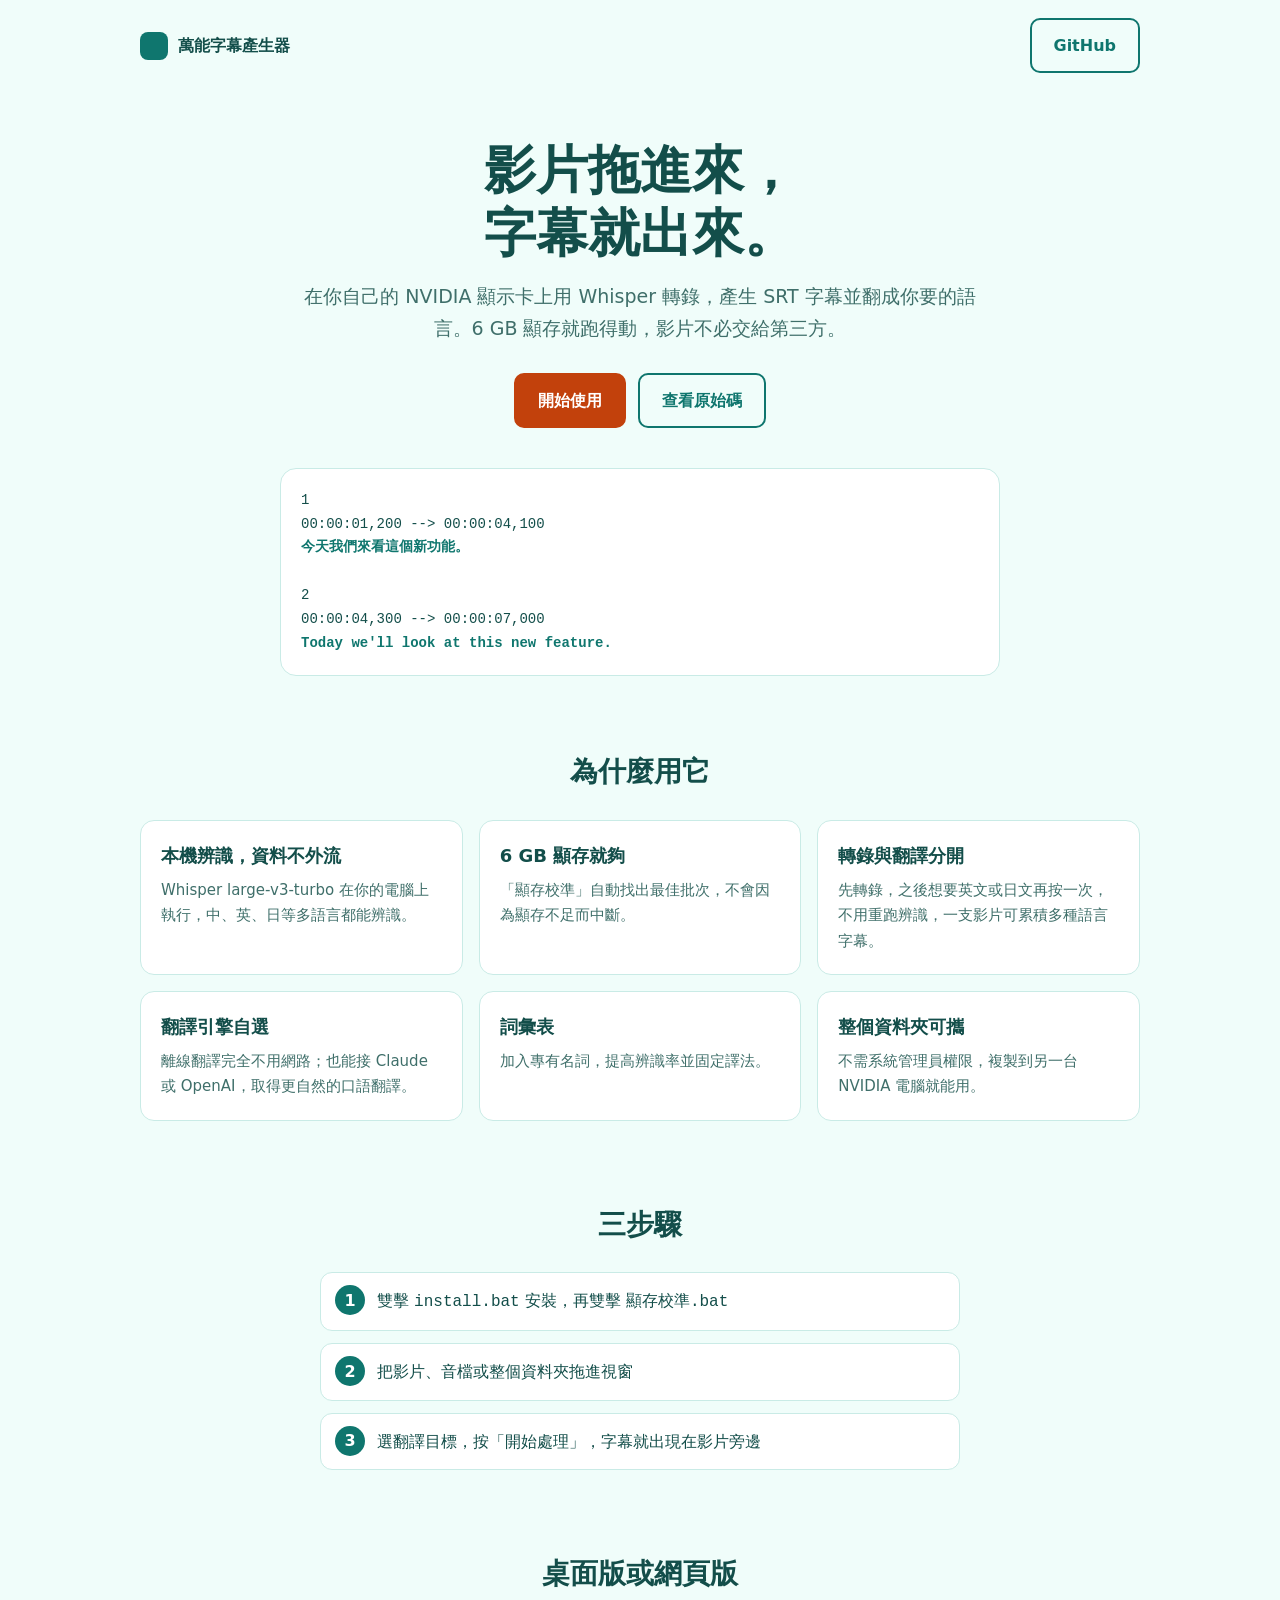
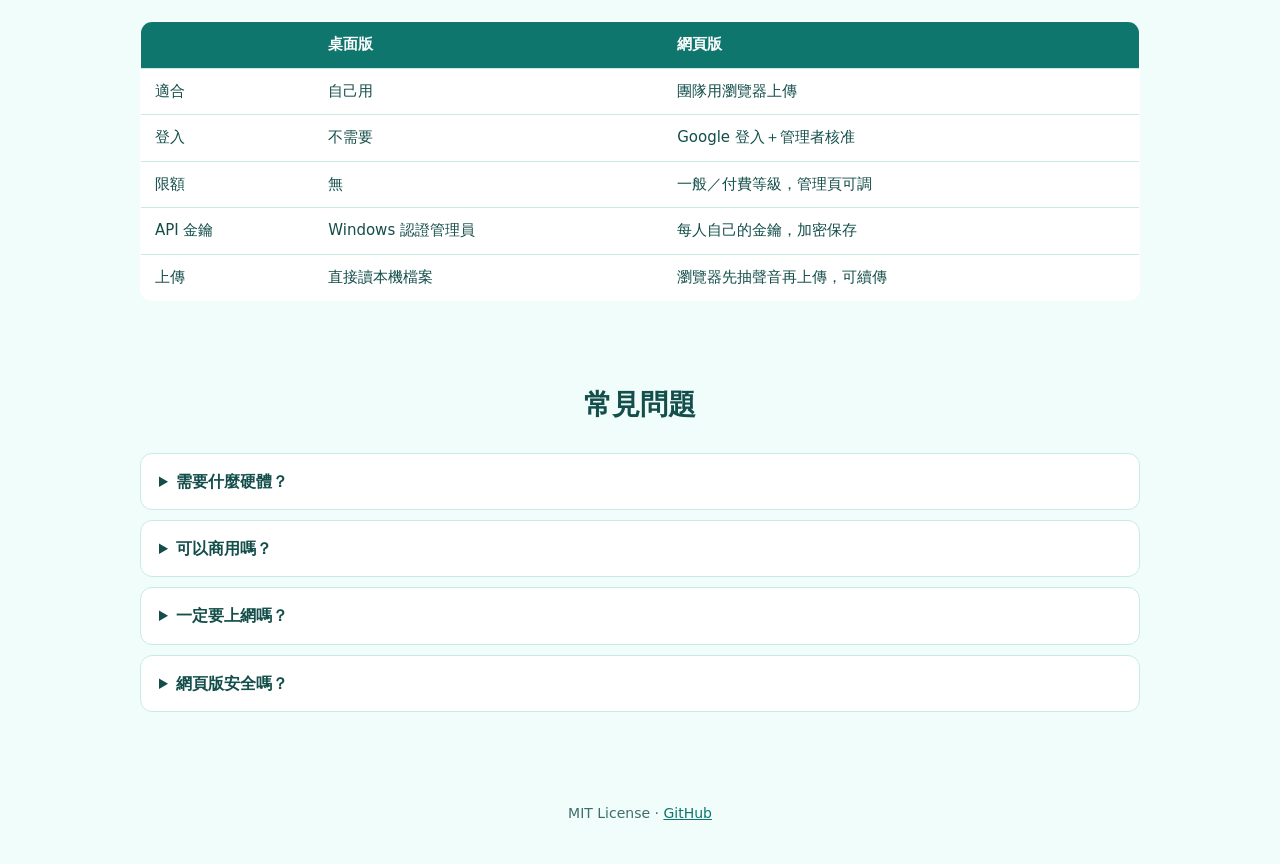
==== docs/index.html @ b857df1a "Initial release" ====
<!doctype html>
<html lang="zh-Hant">
<head>
<meta charset="utf-8">
<meta name="viewport" content="width=device-width, initial-scale=1">
<title>萬能字幕產生器 — 影片拖進來，字幕就出來</title>
<meta name="description" content="在自己的 NVIDIA 顯卡上用 Whisper 轉錄影片、產生 SRT 並翻譯。6 GB 顯存就能跑，附桌面版與多人網頁版。">
<meta property="og:title" content="萬能字幕產生器">
<meta property="og:description" content="影片拖進來，幾分鐘後拿到字幕，還能翻成你要的語言。本機辨識，資料不外流。">
<style>
:root{--bg:#F0FDFA;--card:#fff;--ink:#134E4A;--sub:#3f6f6a;--pri:#0F766E;--pri-ink:#fff;--cta:#C2410C;--line:#c9ebe6;--code:#0b3b37}
@media (prefers-color-scheme:dark){:root{--bg:#0b1f1d;--card:#10302d;--ink:#e6fffb;--sub:#9fd1ca;--pri:#2dd4bf;--pri-ink:#04201d;--cta:#fb923c;--line:#1d4a45;--code:#04201d}}
*{box-sizing:border-box}
body{margin:0;background:var(--bg);color:var(--ink);font:16px/1.7 system-ui,-apple-system,"Segoe UI","Microsoft JhengHei","PingFang TC",sans-serif}
a{color:var(--pri)}
.wrap{max-width:1040px;margin:0 auto;padding:0 20px}
header.top{display:flex;justify-content:space-between;align-items:center;padding:18px 0}
.brand{font-weight:700;display:flex;gap:10px;align-items:center}
.logo{width:28px;height:28px;border-radius:8px;background:var(--pri)}
.btn{display:inline-block;padding:12px 22px;border-radius:10px;font-weight:600;text-decoration:none;border:2px solid var(--pri);color:var(--pri)}
.btn.cta{background:var(--cta);border-color:var(--cta);color:#fff}
.hero{padding:48px 0 32px;text-align:center}
.hero h1{font-size:clamp(30px,5vw,52px);line-height:1.2;margin:0 0 16px}
.hero p{font-size:19px;color:var(--sub);max-width:680px;margin:0 auto 28px}
.hero .btns{display:flex;gap:12px;justify-content:center;flex-wrap:wrap}
.demo{margin:40px auto 0;max-width:720px;background:var(--card);border:1px solid var(--line);border-radius:16px;padding:20px;text-align:left;font-family:ui-monospace,Consolas,monospace;font-size:14px}
.demo b{color:var(--pri)}
section{padding:40px 0}
h2{font-size:28px;margin:0 0 24px;text-align:center}
.grid{display:grid;grid-template-columns:repeat(auto-fit,minmax(260px,1fr));gap:16px}
.card{background:var(--card);border:1px solid var(--line);border-radius:14px;padding:20px}
.card h3{margin:0 0 6px;font-size:18px}
.card p{margin:0;color:var(--sub);font-size:15px}
ol.steps{counter-reset:s;list-style:none;padding:0;display:grid;gap:12px;max-width:640px;margin:0 auto}
ol.steps li{counter-increment:s;background:var(--card);border:1px solid var(--line);border-radius:12px;padding:14px 16px 14px 56px;position:relative}
ol.steps li::before{content:counter(s);position:absolute;left:14px;top:12px;width:30px;height:30px;border-radius:50%;background:var(--pri);color:var(--pri-ink);display:grid;place-items:center;font-weight:700}
table{width:100%;border-collapse:collapse;background:var(--card);border:1px solid var(--line);border-radius:12px;overflow:hidden;font-size:15px}
th,td{padding:10px 14px;border-bottom:1px solid var(--line);text-align:left}
th{background:var(--pri);color:var(--pri-ink)}
details{background:var(--card);border:1px solid var(--line);border-radius:12px;padding:14px 18px;margin-bottom:10px}
summary{cursor:pointer;font-weight:600}
details p{margin:8px 0 0;color:var(--sub)}
footer{text-align:center;color:var(--sub);padding:40px 0;font-size:14px}
.scroll{overflow-x:auto}
</style>
</head>
<body>
<div class="wrap">
  <header class="top">
    <div class="brand"><span class="logo" aria-hidden="true"></span>萬能字幕產生器</div>
    <a class="btn" href="https://github.com/kochunchung/universal-subtitle-generator">GitHub</a>
  </header>

  <div class="hero">
    <h1>影片拖進來，<br>字幕就出來。</h1>
    <p>在你自己的 NVIDIA 顯示卡上用 Whisper 轉錄，產生 SRT 字幕並翻成你要的語言。6 GB 顯存就跑得動，影片不必交給第三方。</p>
    <div class="btns">
      <a class="btn cta" href="https://github.com/kochunchung/universal-subtitle-generator#快速開始桌面版">開始使用</a>
      <a class="btn" href="https://github.com/kochunchung/universal-subtitle-generator">查看原始碼</a>
    </div>
    <div class="demo" aria-label="輸出範例">
      1<br>00:00:01,200 --> 00:00:04,100<br><b>今天我們來看這個新功能。</b><br><br>
      2<br>00:00:04,300 --> 00:00:07,000<br><b>Today we'll look at this new feature.</b>
    </div>
  </div>

  <section>
    <h2>為什麼用它</h2>
    <div class="grid">
      <div class="card"><h3>本機辨識，資料不外流</h3><p>Whisper large-v3-turbo 在你的電腦上執行，中、英、日等多語言都能辨識。</p></div>
      <div class="card"><h3>6 GB 顯存就夠</h3><p>「顯存校準」自動找出最佳批次，不會因為顯存不足而中斷。</p></div>
      <div class="card"><h3>轉錄與翻譯分開</h3><p>先轉錄，之後想要英文或日文再按一次，不用重跑辨識，一支影片可累積多種語言字幕。</p></div>
      <div class="card"><h3>翻譯引擎自選</h3><p>離線翻譯完全不用網路；也能接 Claude 或 OpenAI，取得更自然的口語翻譯。</p></div>
      <div class="card"><h3>詞彙表</h3><p>加入專有名詞，提高辨識率並固定譯法。</p></div>
      <div class="card"><h3>整個資料夾可攜</h3><p>不需系統管理員權限，複製到另一台 NVIDIA 電腦就能用。</p></div>
    </div>
  </section>

  <section>
    <h2>三步驟</h2>
    <ol class="steps">
      <li>雙擊 <code>install.bat</code> 安裝，再雙擊 <code>顯存校準.bat</code></li>
      <li>把影片、音檔或整個資料夾拖進視窗</li>
      <li>選翻譯目標，按「開始處理」，字幕就出現在影片旁邊</li>
    </ol>
  </section>

  <section>
    <h2>桌面版或網頁版</h2>
    <div class="scroll"><table>
      <tr><th></th><th>桌面版</th><th>網頁版</th></tr>
      <tr><td>適合</td><td>自己用</td><td>團隊用瀏覽器上傳</td></tr>
      <tr><td>登入</td><td>不需要</td><td>Google 登入＋管理者核准</td></tr>
      <tr><td>限額</td><td>無</td><td>一般／付費等級，管理頁可調</td></tr>
      <tr><td>API 金鑰</td><td>Windows 認證管理員</td><td>每人自己的金鑰，加密保存</td></tr>
      <tr><td>上傳</td><td>直接讀本機檔案</td><td>瀏覽器先抽聲音再上傳，可續傳</td></tr>
    </table></div>
  </section>

  <section>
    <h2>常見問題</h2>
    <details><summary>需要什麼硬體？</summary><p>Windows 10/11 與 NVIDIA 顯示卡（驅動 531.14 以上，建議 6 GB 以上顯存）。</p></details>
    <details><summary>可以商用嗎？</summary><p>程式碼是 MIT 授權。模型與元件各有授權，例如 NLLB 僅限非商業，使用前請確認。</p></details>
    <details><summary>一定要上網嗎？</summary><p>安裝與下載模型需要網路；之後用離線翻譯可完全離線。使用 Claude／OpenAI 翻譯時，字幕文字才會送到該服務。</p></details>
    <details><summary>網頁版安全嗎？</summary><p>內建 CSRF 防護、HttpOnly Cookie、金鑰加密與到期自動清除。對外開放請依 SECURITY.md 檢查設定。</p></details>
  </section>

  <footer>MIT License · <a href="https://github.com/kochunchung/universal-subtitle-generator">GitHub</a></footer>
</div>
</body>
</html>
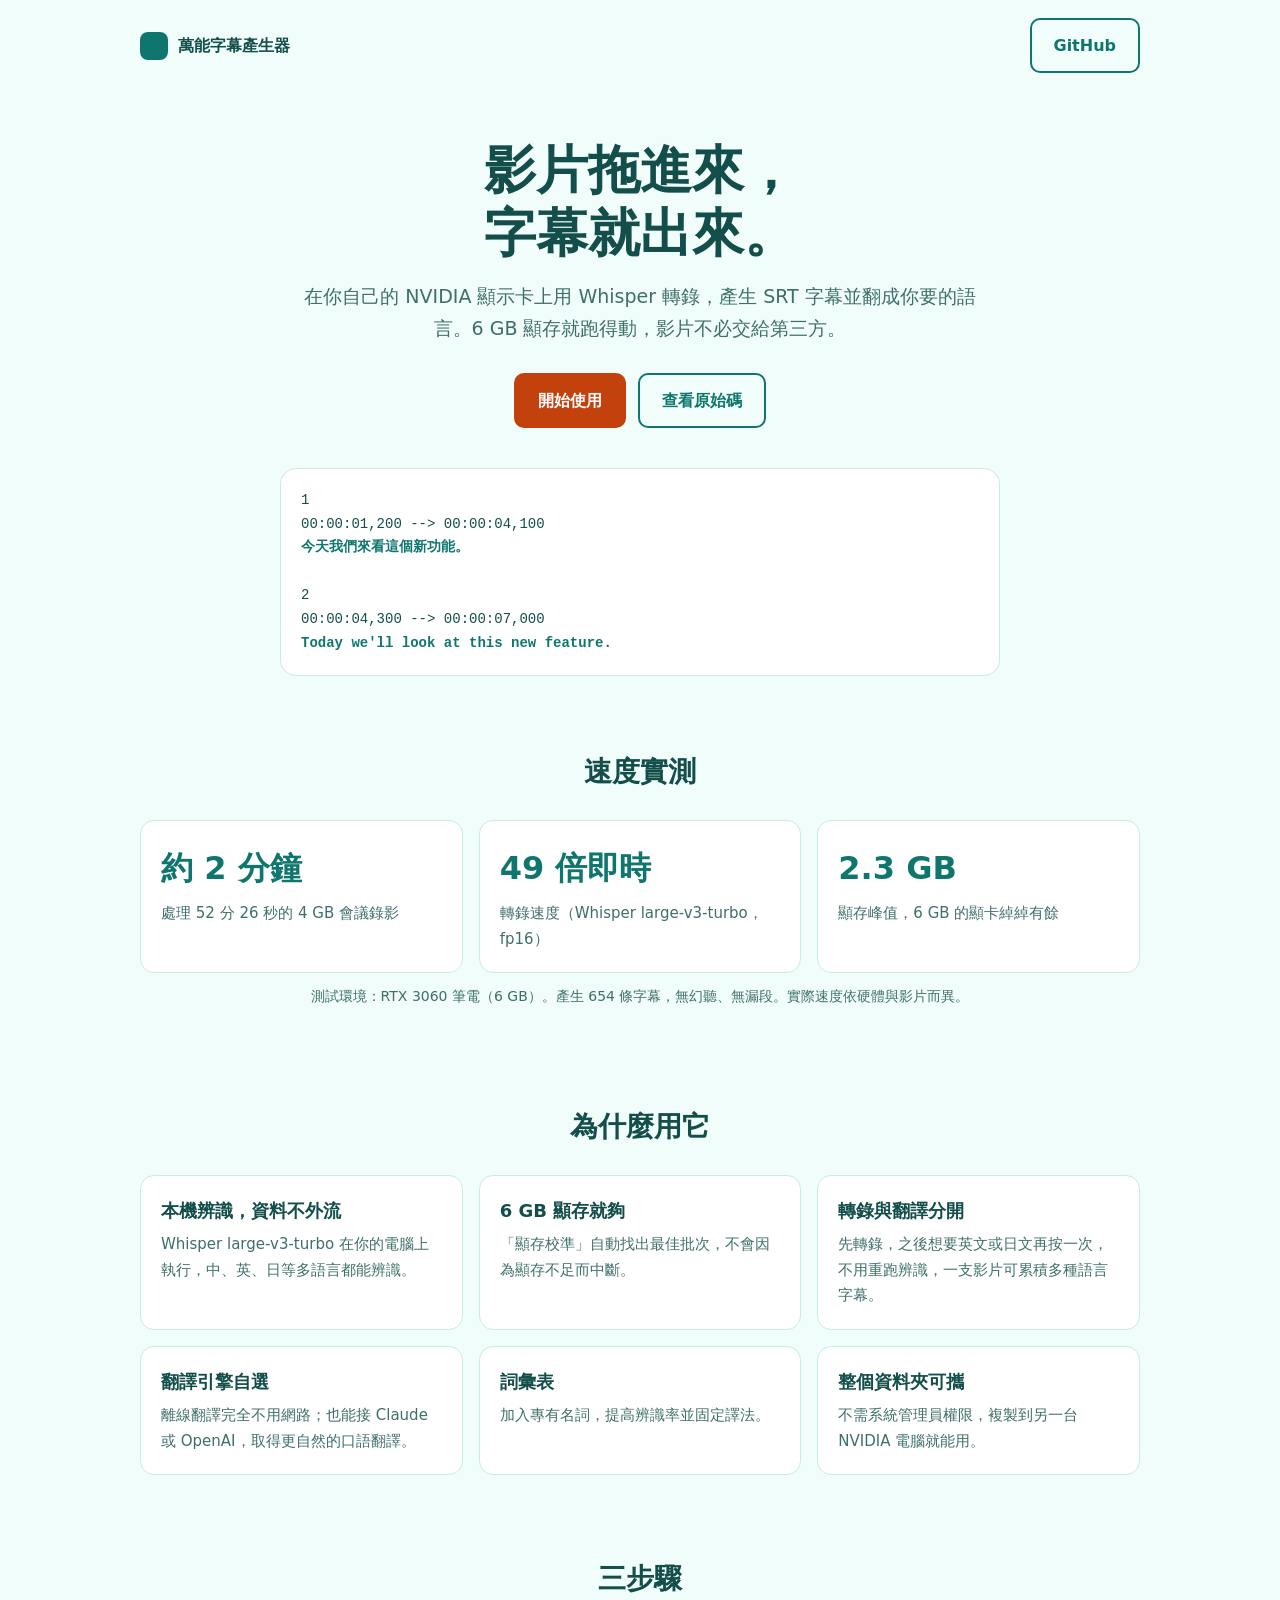
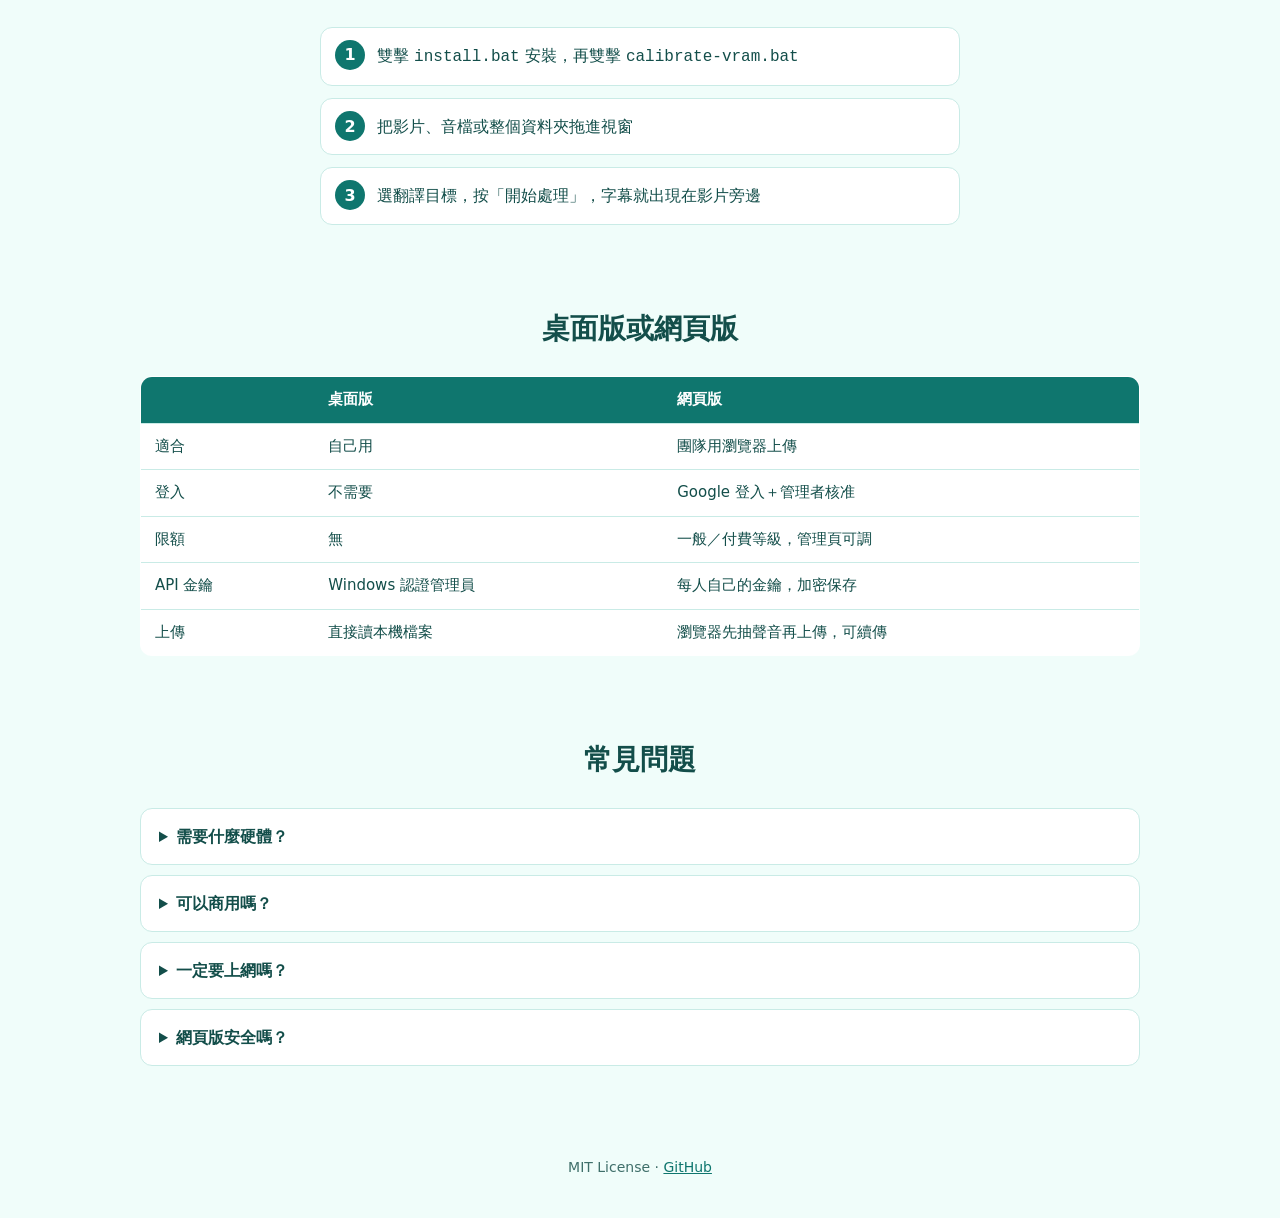
==== commit a01c6803: "Rename batch files to English" ====
--- a/docs/index.html
+++ b/docs/index.html
@@ -65,6 +65,16 @@
   </div>
 
   <section>
+    <h2>速度實測</h2>
+    <div class="grid">
+      <div class="card"><h3 style="font-size:32px;color:var(--pri)">約 2 分鐘</h3><p>處理 52 分 26 秒的 4 GB 會議錄影</p></div>
+      <div class="card"><h3 style="font-size:32px;color:var(--pri)">49 倍即時</h3><p>轉錄速度（Whisper large-v3-turbo，fp16）</p></div>
+      <div class="card"><h3 style="font-size:32px;color:var(--pri)">2.3 GB</h3><p>顯存峰值，6 GB 的顯卡綽綽有餘</p></div>
+    </div>
+    <p style="text-align:center;color:var(--sub);font-size:14px;margin-top:12px">測試環境：RTX 3060 筆電（6 GB）。產生 654 條字幕，無幻聽、無漏段。實際速度依硬體與影片而異。</p>
+  </section>
+
+  <section>
     <h2>為什麼用它</h2>
     <div class="grid">
       <div class="card"><h3>本機辨識，資料不外流</h3><p>Whisper large-v3-turbo 在你的電腦上執行，中、英、日等多語言都能辨識。</p></div>
@@ -79,7 +89,7 @@
   <section>
     <h2>三步驟</h2>
     <ol class="steps">
-      <li>雙擊 <code>install.bat</code> 安裝，再雙擊 <code>顯存校準.bat</code></li>
+      <li>雙擊 <code>install.bat</code> 安裝，再雙擊 <code>calibrate-vram.bat</code></li>
       <li>把影片、音檔或整個資料夾拖進視窗</li>
       <li>選翻譯目標，按「開始處理」，字幕就出現在影片旁邊</li>
     </ol>
